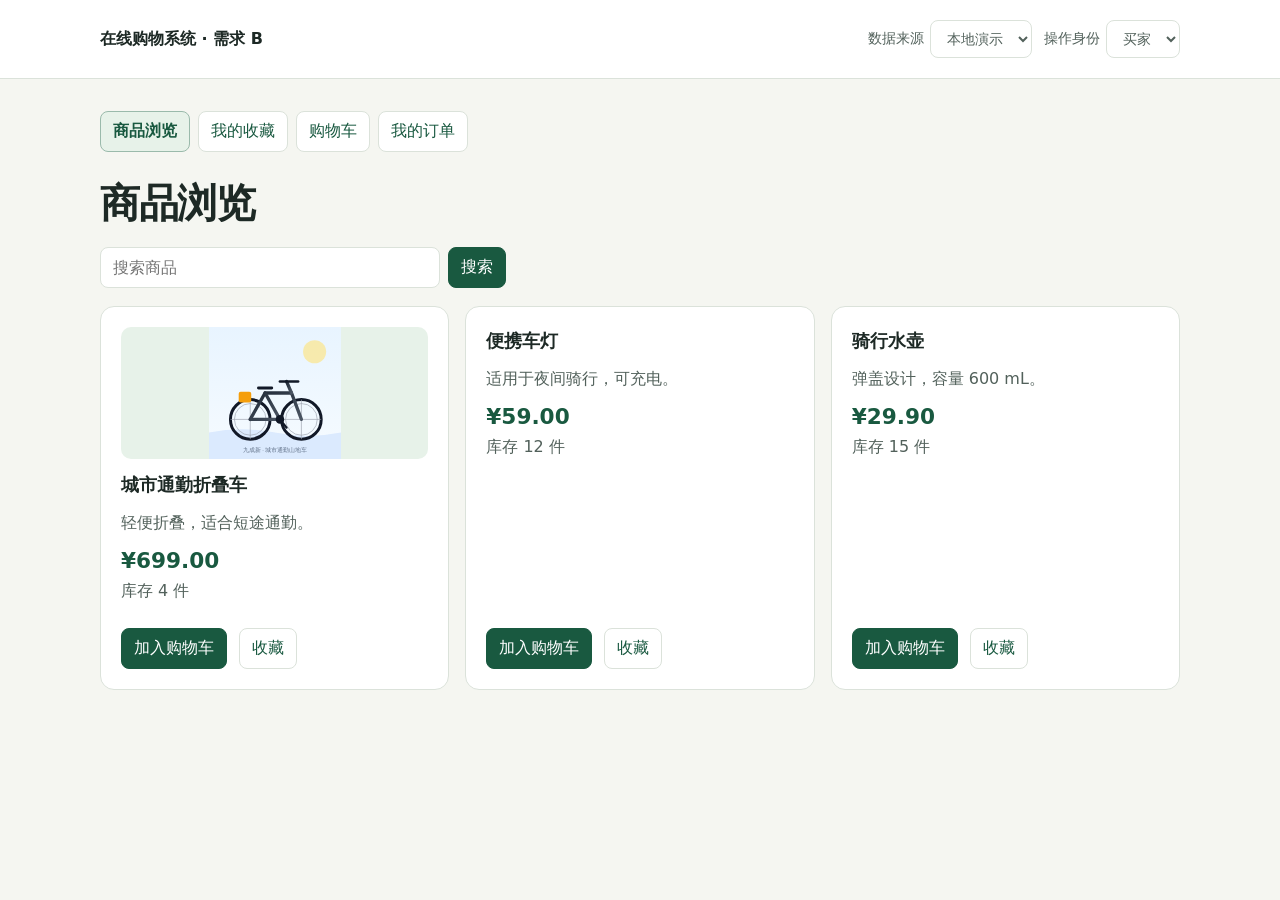
==== 需求B/frontend/index.html @ 61f06be8 "添加挑战需求 B 的前端演示与联调入口" ====
<!doctype html>
<html lang="zh-CN">
<head>
  <meta charset="utf-8">
  <meta name="viewport" content="width=device-width, initial-scale=1">
  <title>在线购物系统 · 需求 B</title>
  <link rel="stylesheet" href="style.css">
  <script src="api.js" defer></script>
  <script src="app.js" defer></script>
</head>
<body>
  <header class="topbar">
    <div class="shell topbar-inner">
      <a href="index.html" class="brand">在线购物系统 · 需求 B</a>
      <div class="settings">
        <label>数据来源
          <select id="mode"><option value="demo">本地演示</option><option value="live">后端联调</option></select>
        </label>
        <label>操作身份
          <select id="role"><option value="buyer">买家</option><option value="seller">商家</option></select>
        </label>
      </div>
    </div>
  </header>
  <main class="shell">
    <nav id="navigation" aria-label="功能导航"></nav>
    <div class="page-heading">
      <h1 id="heading" tabindex="-1">商品浏览</h1>
      <button type="button" id="logout" class="secondary" hidden>退出登录</button>
    </div>
    <p id="notice" role="status" aria-live="polite" hidden></p>
    <section id="view" aria-labelledby="heading"></section>
  </main>
</body>
</html>
---- 需求B/frontend/style.css ----
:root {
  font-family: "DM Sans", "PingFang SC", "Microsoft YaHei", system-ui, sans-serif;
  color: #1d2925;
  background: #f5f6f1;
  --surface: #fff;
  --muted: #52615b;
  --line: #dbe2da;
  --accent: #195940;
  --soft: #e7f2e9;
  --danger: #9b2f28;
}
* { box-sizing: border-box; }
[hidden] { display: none !important; }
body { margin: 0; }
.shell { width: min(1080px, calc(100% - 48px)); margin-inline: auto; }
.topbar { background: var(--surface); border-bottom: 1px solid var(--line); }
.topbar-inner, .settings, .page-heading, .actions, .total {
  display: flex; align-items: center; gap: 12px;
}
.topbar-inner, .page-heading, .total { justify-content: space-between; }
.topbar-inner { min-height: 78px; padding-block: 12px; }
.brand { font-weight: 750; color: inherit; text-decoration: none; }
.settings label { display: flex; align-items: center; gap: 6px; color: var(--muted); font-size: .85rem; }
nav { display: flex; flex-wrap: wrap; gap: 8px; margin-block: 32px 24px; }
button, select, input { font: inherit; }
button, select, input:not([type=checkbox]) { border: 1px solid var(--line); border-radius: 8px; padding: 9px 12px; }
button { cursor: pointer; background: var(--accent); color: white; border-color: var(--accent); }
button:disabled { cursor: default; opacity: .52; }
button.secondary, nav button { background: var(--surface); color: var(--accent); border-color: var(--line); }
nav button[aria-current="page"] { background: var(--soft); border-color: #9abaab; font-weight: 700; }
button.danger { background: var(--surface); color: var(--danger); border-color: #e3c3bd; }
:focus-visible { outline: 3px solid #2d7d60; outline-offset: 3px; }
input, select { color: inherit; background: white; }
input[type=number] { width: 80px; }
input[type=checkbox] { accent-color: var(--accent); }
main { padding-bottom: 48px; }
h1 { margin-block: 0 16px; font-size: clamp(1.8rem, 5vw, 2.5rem); letter-spacing: -.035em; }
h2 { font-size: 1.1rem; margin-block: 0 8px; }
p { line-height: 1.55; margin-block: 6px 12px; }
form { margin-block: 0 18px; }
.search { display: flex; gap: 8px; }
.search input { width: min(340px, 100%); min-width: 0; }
.grid { display: grid; grid-template-columns: repeat(auto-fit, minmax(min(245px, 100%), 1fr)); gap: 16px; }
.card, .empty, .login, .total { background: var(--surface); border: 1px solid var(--line); border-radius: 14px; padding: 20px; }
.card { min-width: 0; overflow-wrap: anywhere; }
.grid .card { display: flex; flex-direction: column; align-items: flex-start; }
.grid .actions { margin-top: auto; padding-top: 12px; }
.grid .card > h2:first-child { margin-top: 2px; }
.card-image { display: block; width: 100%; height: 132px; object-fit: contain; margin-bottom: 14px; background: var(--soft); border-radius: 10px; }
.price { font-size: 1.35rem; color: var(--accent); font-weight: 750; }
.muted { color: var(--muted); }
.actions { flex-wrap: wrap; margin-top: 12px; }
.list { display: grid; gap: 12px; }
.row { display: flex; flex-wrap: wrap; justify-content: space-between; align-items: center; gap: 12px; }
.row .actions { margin: 0; }
.total { margin-top: 16px; flex-wrap: wrap; }
.status { display: inline-block; background: var(--soft); color: var(--accent); font-size: .9rem; padding: 4px 9px; border-radius: 20px; }
.order-items { padding-left: 20px; }
.login { max-width: 400px; display: grid; gap: 12px; }
.login label { display: grid; gap: 5px; }
#notice { background: var(--soft); border-radius: 8px; padding: 10px 14px; }
#notice.error { background: #faeae7; color: var(--danger); }
@media (max-width: 550px) {
  .shell { width: calc(100% - 28px); }
  .topbar-inner { align-items: flex-start; flex-direction: column; }
  nav { margin-top: 22px; }
  .settings { flex-wrap: wrap; }
}
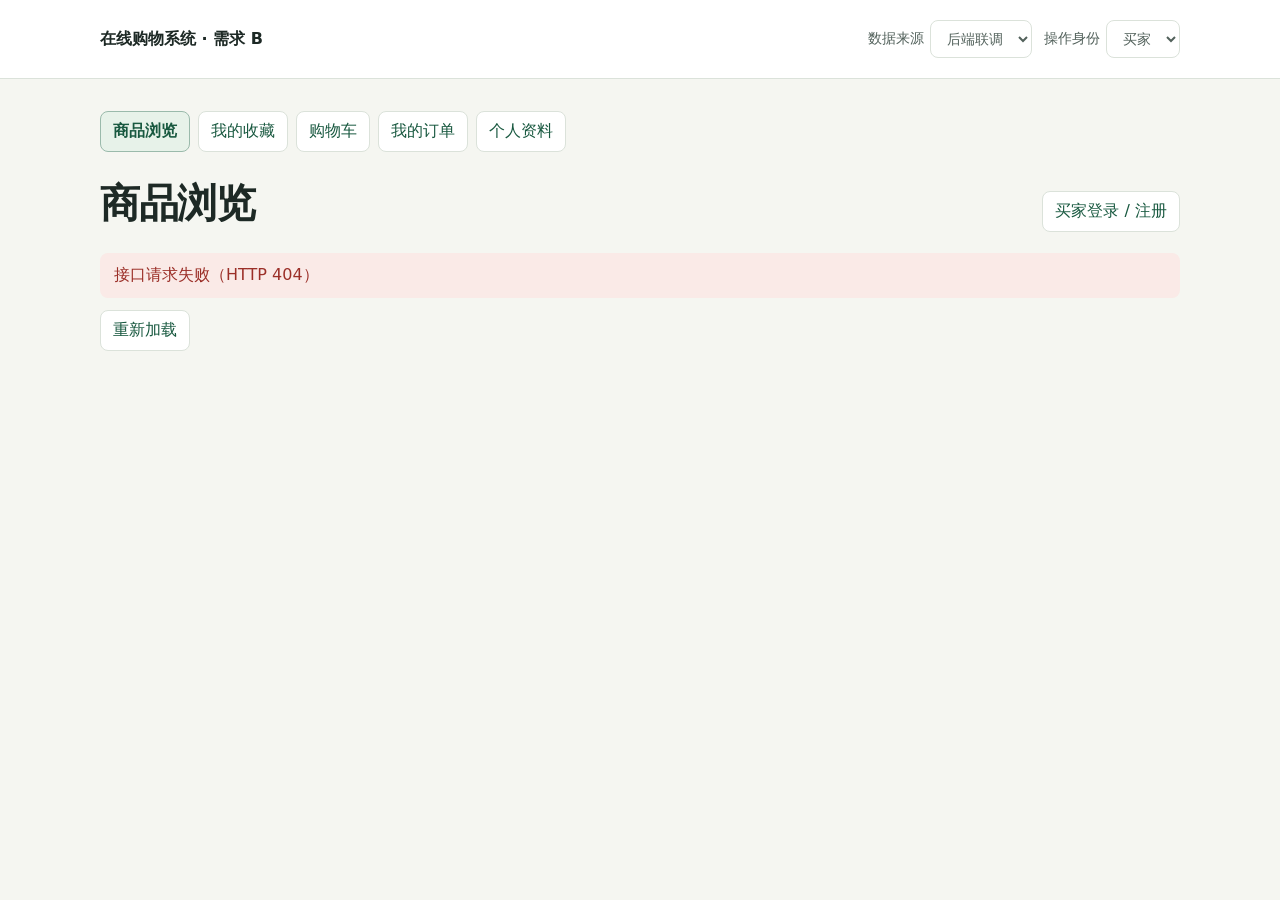
==== commit 13a486c6: "完成需求 B 电商联调与前端汇报 统一后端构建目录与需求 B 数据库结构，接通收藏、购物车批量下单、转收藏与订单状态流转。补齐演示数据、自动化验收和课堂汇报。" ====
--- a/需求B/frontend/index.html
+++ b/需求B/frontend/index.html
@@ -6,6 +6,7 @@
   <title>在线购物系统 · 需求 B</title>
   <link rel="stylesheet" href="style.css">
   <script src="api.js" defer></script>
+  <script src="admin.js" defer></script>
   <script src="app.js" defer></script>
 </head>
 <body>
@@ -14,7 +15,7 @@
       <a href="index.html" class="brand">在线购物系统 · 需求 B</a>
       <div class="settings">
         <label>数据来源
-          <select id="mode"><option value="demo">本地演示</option><option value="live">后端联调</option></select>
+          <select id="mode"><option value="live">后端联调</option><option value="demo">本地演示</option></select>
         </label>
         <label>操作身份
           <select id="role"><option value="buyer">买家</option><option value="seller">商家</option></select>
@@ -26,6 +27,7 @@
     <nav id="navigation" aria-label="功能导航"></nav>
     <div class="page-heading">
       <h1 id="heading" tabindex="-1">商品浏览</h1>
+      <button type="button" id="signin" class="secondary" hidden>买家登录 / 注册</button>
       <button type="button" id="logout" class="secondary" hidden>退出登录</button>
     </div>
     <p id="notice" role="status" aria-live="polite" hidden></p>
--- a/需求B/frontend/style.css
+++ b/需求B/frontend/style.css
@@ -66,3 +66,17 @@
   nav { margin-top: 22px; }
   .settings { flex-wrap: wrap; }
 }
+
+.pager { justify-content: center; margin-top: 1rem; }
+.detail { max-width: min(42rem, 90vw); }
+.detail::backdrop { background: rgb(0 0 0 / 45%); }
+.detail .grid { margin-bottom: 1rem; }
+.search { flex-wrap: wrap; }
+
+.manage-form { display: grid; gap: 12px; width: min(26rem, 76vw); margin: 0; }
+.manage-form label { display: grid; gap: 5px; }
+.manage-form textarea { font: inherit; padding: 9px 12px; border: 1px solid var(--line); border-radius: 8px; resize: vertical; }
+.admin-toolbar { margin-bottom: 14px; }
+.description { margin-block: 8px; }
+.detail > .secondary:last-child { margin-top: 12px; }
+.dialog-notice.error { color: var(--danger); }
